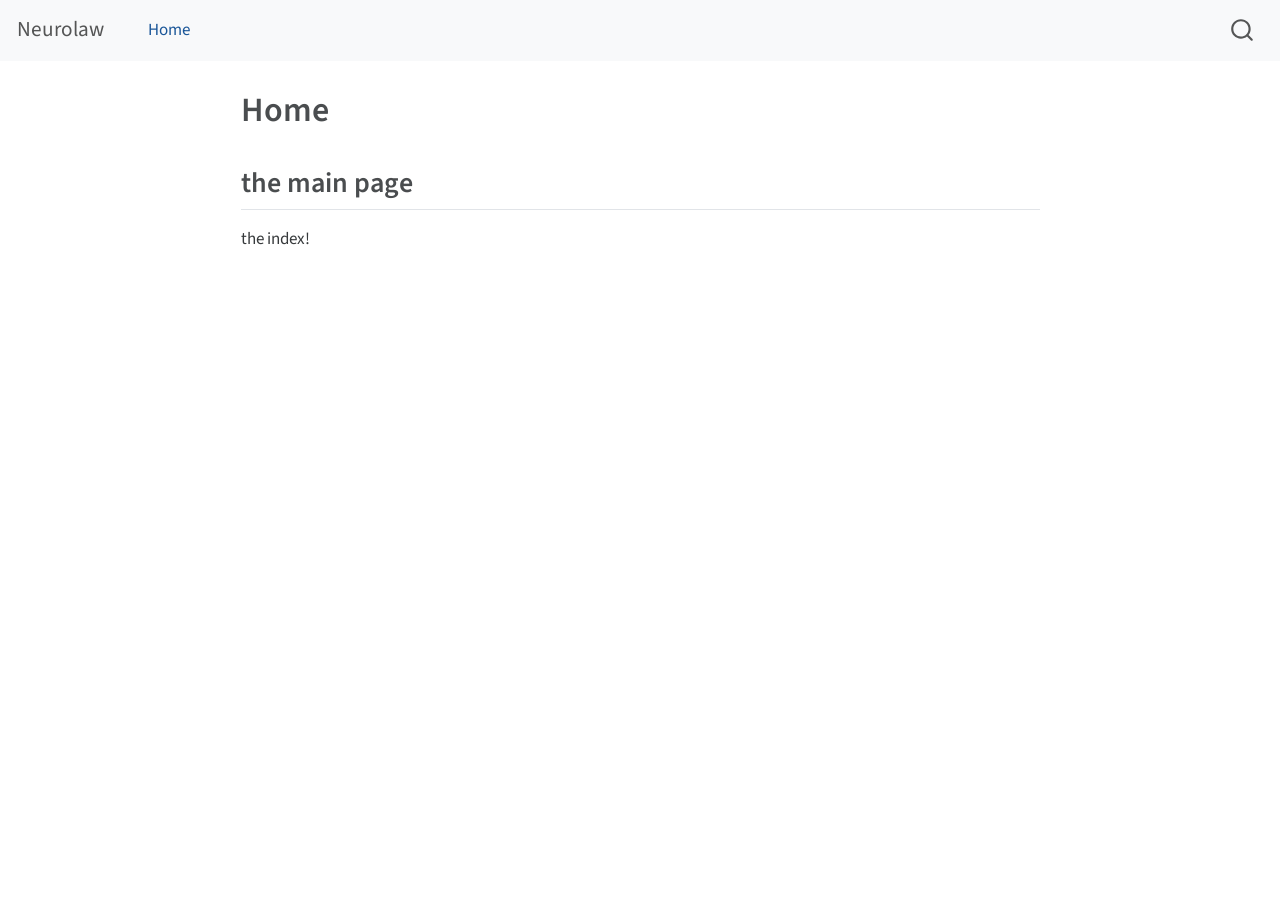
==== index.html @ e5078ed3 "Built site for gh-pages" ====
<!DOCTYPE html>
<html xmlns="http://www.w3.org/1999/xhtml" lang="en" xml:lang="en"><head>

<meta charset="utf-8">
<meta name="generator" content="quarto-1.3.353">

<meta name="viewport" content="width=device-width, initial-scale=1.0, user-scalable=yes">


<title>Neurolaw - Home</title>
<style>
code{white-space: pre-wrap;}
span.smallcaps{font-variant: small-caps;}
div.columns{display: flex; gap: min(4vw, 1.5em);}
div.column{flex: auto; overflow-x: auto;}
div.hanging-indent{margin-left: 1.5em; text-indent: -1.5em;}
ul.task-list{list-style: none;}
ul.task-list li input[type="checkbox"] {
  width: 0.8em;
  margin: 0 0.8em 0.2em -1em; /* quarto-specific, see https://github.com/quarto-dev/quarto-cli/issues/4556 */ 
  vertical-align: middle;
}
</style>


<script src="site_libs/quarto-nav/quarto-nav.js"></script>
<script src="site_libs/quarto-nav/headroom.min.js"></script>
<script src="site_libs/clipboard/clipboard.min.js"></script>
<script src="site_libs/quarto-search/autocomplete.umd.js"></script>
<script src="site_libs/quarto-search/fuse.min.js"></script>
<script src="site_libs/quarto-search/quarto-search.js"></script>
<meta name="quarto:offset" content="./">
<script src="site_libs/quarto-html/quarto.js"></script>
<script src="site_libs/quarto-html/popper.min.js"></script>
<script src="site_libs/quarto-html/tippy.umd.min.js"></script>
<script src="site_libs/quarto-html/anchor.min.js"></script>
<link href="site_libs/quarto-html/tippy.css" rel="stylesheet">
<link href="site_libs/quarto-html/quarto-syntax-highlighting.css" rel="stylesheet" id="quarto-text-highlighting-styles">
<script src="site_libs/bootstrap/bootstrap.min.js"></script>
<link href="site_libs/bootstrap/bootstrap-icons.css" rel="stylesheet">
<link href="site_libs/bootstrap/bootstrap.min.css" rel="stylesheet" id="quarto-bootstrap" data-mode="light">
<script id="quarto-search-options" type="application/json">{
  "location": "navbar",
  "copy-button": false,
  "collapse-after": 3,
  "panel-placement": "end",
  "type": "overlay",
  "limit": 20,
  "language": {
    "search-no-results-text": "No results",
    "search-matching-documents-text": "matching documents",
    "search-copy-link-title": "Copy link to search",
    "search-hide-matches-text": "Hide additional matches",
    "search-more-match-text": "more match in this document",
    "search-more-matches-text": "more matches in this document",
    "search-clear-button-title": "Clear",
    "search-detached-cancel-button-title": "Cancel",
    "search-submit-button-title": "Submit"
  }
}</script>


</head>

<body class="nav-fixed fullcontent">

<div id="quarto-search-results"></div>
  <header id="quarto-header" class="headroom fixed-top">
    <nav class="navbar navbar-expand-lg navbar-dark ">
      <div class="navbar-container container-fluid">
      <div class="navbar-brand-container">
    <a class="navbar-brand" href="./index.html">
    <span class="navbar-title">Neurolaw</span>
    </a>
  </div>
            <div id="quarto-search" class="" title="Search"></div>
          <button class="navbar-toggler" type="button" data-bs-toggle="collapse" data-bs-target="#navbarCollapse" aria-controls="navbarCollapse" aria-expanded="false" aria-label="Toggle navigation" onclick="if (window.quartoToggleHeadroom) { window.quartoToggleHeadroom(); }">
  <span class="navbar-toggler-icon"></span>
</button>
          <div class="collapse navbar-collapse" id="navbarCollapse">
            <ul class="navbar-nav navbar-nav-scroll me-auto">
  <li class="nav-item">
    <a class="nav-link active" href="./index.html" rel="" target="" aria-current="page">
 <span class="menu-text">Home</span></a>
  </li>  
</ul>
            <div class="quarto-navbar-tools ms-auto">
</div>
          </div> <!-- /navcollapse -->
      </div> <!-- /container-fluid -->
    </nav>
</header>
<!-- content -->
<div id="quarto-content" class="quarto-container page-columns page-rows-contents page-layout-article page-navbar">
<!-- sidebar -->
<!-- margin-sidebar -->
    
<!-- main -->
<main class="content" id="quarto-document-content">

<header id="title-block-header" class="quarto-title-block default">
<div class="quarto-title">
<h1 class="title">Home</h1>
</div>



<div class="quarto-title-meta">

    
  
    
  </div>
  

</header>

<section id="the-main-page" class="level2">
<h2 class="anchored" data-anchor-id="the-main-page">the main page</h2>
<p>the index!</p>


</section>

</main> <!-- /main -->
<script id="quarto-html-after-body" type="application/javascript">
window.document.addEventListener("DOMContentLoaded", function (event) {
  const toggleBodyColorMode = (bsSheetEl) => {
    const mode = bsSheetEl.getAttribute("data-mode");
    const bodyEl = window.document.querySelector("body");
    if (mode === "dark") {
      bodyEl.classList.add("quarto-dark");
      bodyEl.classList.remove("quarto-light");
    } else {
      bodyEl.classList.add("quarto-light");
      bodyEl.classList.remove("quarto-dark");
    }
  }
  const toggleBodyColorPrimary = () => {
    const bsSheetEl = window.document.querySelector("link#quarto-bootstrap");
    if (bsSheetEl) {
      toggleBodyColorMode(bsSheetEl);
    }
  }
  toggleBodyColorPrimary();  
  const icon = "";
  const anchorJS = new window.AnchorJS();
  anchorJS.options = {
    placement: 'right',
    icon: icon
  };
  anchorJS.add('.anchored');
  const isCodeAnnotation = (el) => {
    for (const clz of el.classList) {
      if (clz.startsWith('code-annotation-')) {                     
        return true;
      }
    }
    return false;
  }
  const clipboard = new window.ClipboardJS('.code-copy-button', {
    text: function(trigger) {
      const codeEl = trigger.previousElementSibling.cloneNode(true);
      for (const childEl of codeEl.children) {
        if (isCodeAnnotation(childEl)) {
          childEl.remove();
        }
      }
      return codeEl.innerText;
    }
  });
  clipboard.on('success', function(e) {
    // button target
    const button = e.trigger;
    // don't keep focus
    button.blur();
    // flash "checked"
    button.classList.add('code-copy-button-checked');
    var currentTitle = button.getAttribute("title");
    button.setAttribute("title", "Copied!");
    let tooltip;
    if (window.bootstrap) {
      button.setAttribute("data-bs-toggle", "tooltip");
      button.setAttribute("data-bs-placement", "left");
      button.setAttribute("data-bs-title", "Copied!");
      tooltip = new bootstrap.Tooltip(button, 
        { trigger: "manual", 
          customClass: "code-copy-button-tooltip",
          offset: [0, -8]});
      tooltip.show();    
    }
    setTimeout(function() {
      if (tooltip) {
        tooltip.hide();
        button.removeAttribute("data-bs-title");
        button.removeAttribute("data-bs-toggle");
        button.removeAttribute("data-bs-placement");
      }
      button.setAttribute("title", currentTitle);
      button.classList.remove('code-copy-button-checked');
    }, 1000);
    // clear code selection
    e.clearSelection();
  });
  function tippyHover(el, contentFn) {
    const config = {
      allowHTML: true,
      content: contentFn,
      maxWidth: 500,
      delay: 100,
      arrow: false,
      appendTo: function(el) {
          return el.parentElement;
      },
      interactive: true,
      interactiveBorder: 10,
      theme: 'quarto',
      placement: 'bottom-start'
    };
    window.tippy(el, config); 
  }
  const noterefs = window.document.querySelectorAll('a[role="doc-noteref"]');
  for (var i=0; i<noterefs.length; i++) {
    const ref = noterefs[i];
    tippyHover(ref, function() {
      // use id or data attribute instead here
      let href = ref.getAttribute('data-footnote-href') || ref.getAttribute('href');
      try { href = new URL(href).hash; } catch {}
      const id = href.replace(/^#\/?/, "");
      const note = window.document.getElementById(id);
      return note.innerHTML;
    });
  }
      let selectedAnnoteEl;
      const selectorForAnnotation = ( cell, annotation) => {
        let cellAttr = 'data-code-cell="' + cell + '"';
        let lineAttr = 'data-code-annotation="' +  annotation + '"';
        const selector = 'span[' + cellAttr + '][' + lineAttr + ']';
        return selector;
      }
      const selectCodeLines = (annoteEl) => {
        const doc = window.document;
        const targetCell = annoteEl.getAttribute("data-target-cell");
        const targetAnnotation = annoteEl.getAttribute("data-target-annotation");
        const annoteSpan = window.document.querySelector(selectorForAnnotation(targetCell, targetAnnotation));
        const lines = annoteSpan.getAttribute("data-code-lines").split(",");
        const lineIds = lines.map((line) => {
          return targetCell + "-" + line;
        })
        let top = null;
        let height = null;
        let parent = null;
        if (lineIds.length > 0) {
            //compute the position of the single el (top and bottom and make a div)
            const el = window.document.getElementById(lineIds[0]);
            top = el.offsetTop;
            height = el.offsetHeight;
            parent = el.parentElement.parentElement;
          if (lineIds.length > 1) {
            const lastEl = window.document.getElementById(lineIds[lineIds.length - 1]);
            const bottom = lastEl.offsetTop + lastEl.offsetHeight;
            height = bottom - top;
          }
          if (top !== null && height !== null && parent !== null) {
            // cook up a div (if necessary) and position it 
            let div = window.document.getElementById("code-annotation-line-highlight");
            if (div === null) {
              div = window.document.createElement("div");
              div.setAttribute("id", "code-annotation-line-highlight");
              div.style.position = 'absolute';
              parent.appendChild(div);
            }
            div.style.top = top - 2 + "px";
            div.style.height = height + 4 + "px";
            let gutterDiv = window.document.getElementById("code-annotation-line-highlight-gutter");
            if (gutterDiv === null) {
              gutterDiv = window.document.createElement("div");
              gutterDiv.setAttribute("id", "code-annotation-line-highlight-gutter");
              gutterDiv.style.position = 'absolute';
              const codeCell = window.document.getElementById(targetCell);
              const gutter = codeCell.querySelector('.code-annotation-gutter');
              gutter.appendChild(gutterDiv);
            }
            gutterDiv.style.top = top - 2 + "px";
            gutterDiv.style.height = height + 4 + "px";
          }
          selectedAnnoteEl = annoteEl;
        }
      };
      const unselectCodeLines = () => {
        const elementsIds = ["code-annotation-line-highlight", "code-annotation-line-highlight-gutter"];
        elementsIds.forEach((elId) => {
          const div = window.document.getElementById(elId);
          if (div) {
            div.remove();
          }
        });
        selectedAnnoteEl = undefined;
      };
      // Attach click handler to the DT
      const annoteDls = window.document.querySelectorAll('dt[data-target-cell]');
      for (const annoteDlNode of annoteDls) {
        annoteDlNode.addEventListener('click', (event) => {
          const clickedEl = event.target;
          if (clickedEl !== selectedAnnoteEl) {
            unselectCodeLines();
            const activeEl = window.document.querySelector('dt[data-target-cell].code-annotation-active');
            if (activeEl) {
              activeEl.classList.remove('code-annotation-active');
            }
            selectCodeLines(clickedEl);
            clickedEl.classList.add('code-annotation-active');
          } else {
            // Unselect the line
            unselectCodeLines();
            clickedEl.classList.remove('code-annotation-active');
          }
        });
      }
  const findCites = (el) => {
    const parentEl = el.parentElement;
    if (parentEl) {
      const cites = parentEl.dataset.cites;
      if (cites) {
        return {
          el,
          cites: cites.split(' ')
        };
      } else {
        return findCites(el.parentElement)
      }
    } else {
      return undefined;
    }
  };
  var bibliorefs = window.document.querySelectorAll('a[role="doc-biblioref"]');
  for (var i=0; i<bibliorefs.length; i++) {
    const ref = bibliorefs[i];
    const citeInfo = findCites(ref);
    if (citeInfo) {
      tippyHover(citeInfo.el, function() {
        var popup = window.document.createElement('div');
        citeInfo.cites.forEach(function(cite) {
          var citeDiv = window.document.createElement('div');
          citeDiv.classList.add('hanging-indent');
          citeDiv.classList.add('csl-entry');
          var biblioDiv = window.document.getElementById('ref-' + cite);
          if (biblioDiv) {
            citeDiv.innerHTML = biblioDiv.innerHTML;
          }
          popup.appendChild(citeDiv);
        });
        return popup.innerHTML;
      });
    }
  }
});
</script>
</div> <!-- /content -->



</body></html>
---- site_libs/quarto-html/tippy.css ----
.tippy-box[data-animation=fade][data-state=hidden]{opacity:0}[data-tippy-root]{max-width:calc(100vw - 10px)}.tippy-box{position:relative;background-color:#333;color:#fff;border-radius:4px;font-size:14px;line-height:1.4;white-space:normal;outline:0;transition-property:transform,visibility,opacity}.tippy-box[data-placement^=top]>.tippy-arrow{bottom:0}.tippy-box[data-placement^=top]>.tippy-arrow:before{bottom:-7px;left:0;border-width:8px 8px 0;border-top-color:initial;transform-origin:center top}.tippy-box[data-placement^=bottom]>.tippy-arrow{top:0}.tippy-box[data-placement^=bottom]>.tippy-arrow:before{top:-7px;left:0;border-width:0 8px 8px;border-bottom-color:initial;transform-origin:center bottom}.tippy-box[data-placement^=left]>.tippy-arrow{right:0}.tippy-box[data-placement^=left]>.tippy-arrow:before{border-width:8px 0 8px 8px;border-left-color:initial;right:-7px;transform-origin:center left}.tippy-box[data-placement^=right]>.tippy-arrow{left:0}.tippy-box[data-placement^=right]>.tippy-arrow:before{left:-7px;border-width:8px 8px 8px 0;border-right-color:initial;transform-origin:center right}.tippy-box[data-inertia][data-state=visible]{transition-timing-function:cubic-bezier(.54,1.5,.38,1.11)}.tippy-arrow{width:16px;height:16px;color:#333}.tippy-arrow:before{content:"";position:absolute;border-color:transparent;border-style:solid}.tippy-content{position:relative;padding:5px 9px;z-index:1}
---- site_libs/quarto-html/quarto-syntax-highlighting.css ----
/* quarto syntax highlight colors */
:root {
  --quarto-hl-ot-color: #003B4F;
  --quarto-hl-at-color: #657422;
  --quarto-hl-ss-color: #20794D;
  --quarto-hl-an-color: #5E5E5E;
  --quarto-hl-fu-color: #4758AB;
  --quarto-hl-st-color: #20794D;
  --quarto-hl-cf-color: #003B4F;
  --quarto-hl-op-color: #5E5E5E;
  --quarto-hl-er-color: #AD0000;
  --quarto-hl-bn-color: #AD0000;
  --quarto-hl-al-color: #AD0000;
  --quarto-hl-va-color: #111111;
  --quarto-hl-bu-color: inherit;
  --quarto-hl-ex-color: inherit;
  --quarto-hl-pp-color: #AD0000;
  --quarto-hl-in-color: #5E5E5E;
  --quarto-hl-vs-color: #20794D;
  --quarto-hl-wa-color: #5E5E5E;
  --quarto-hl-do-color: #5E5E5E;
  --quarto-hl-im-color: #00769E;
  --quarto-hl-ch-color: #20794D;
  --quarto-hl-dt-color: #AD0000;
  --quarto-hl-fl-color: #AD0000;
  --quarto-hl-co-color: #5E5E5E;
  --quarto-hl-cv-color: #5E5E5E;
  --quarto-hl-cn-color: #8f5902;
  --quarto-hl-sc-color: #5E5E5E;
  --quarto-hl-dv-color: #AD0000;
  --quarto-hl-kw-color: #003B4F;
}

/* other quarto variables */
:root {
  --quarto-font-monospace: SFMono-Regular, Menlo, Monaco, Consolas, "Liberation Mono", "Courier New", monospace;
}

pre > code.sourceCode > span {
  color: #003B4F;
}

code span {
  color: #003B4F;
}

code.sourceCode > span {
  color: #003B4F;
}

div.sourceCode,
div.sourceCode pre.sourceCode {
  color: #003B4F;
}

code span.ot {
  color: #003B4F;
  font-style: inherit;
}

code span.at {
  color: #657422;
  font-style: inherit;
}

code span.ss {
  color: #20794D;
  font-style: inherit;
}

code span.an {
  color: #5E5E5E;
  font-style: inherit;
}

code span.fu {
  color: #4758AB;
  font-style: inherit;
}

code span.st {
  color: #20794D;
  font-style: inherit;
}

code span.cf {
  color: #003B4F;
  font-style: inherit;
}

code span.op {
  color: #5E5E5E;
  font-style: inherit;
}

code span.er {
  color: #AD0000;
  font-style: inherit;
}

code span.bn {
  color: #AD0000;
  font-style: inherit;
}

code span.al {
  color: #AD0000;
  font-style: inherit;
}

code span.va {
  color: #111111;
  font-style: inherit;
}

code span.bu {
  font-style: inherit;
}

code span.ex {
  font-style: inherit;
}

code span.pp {
  color: #AD0000;
  font-style: inherit;
}

code span.in {
  color: #5E5E5E;
  font-style: inherit;
}

code span.vs {
  color: #20794D;
  font-style: inherit;
}

code span.wa {
  color: #5E5E5E;
  font-style: italic;
}

code span.do {
  color: #5E5E5E;
  font-style: italic;
}

code span.im {
  color: #00769E;
  font-style: inherit;
}

code span.ch {
  color: #20794D;
  font-style: inherit;
}

code span.dt {
  color: #AD0000;
  font-style: inherit;
}

code span.fl {
  color: #AD0000;
  font-style: inherit;
}

code span.co {
  color: #5E5E5E;
  font-style: inherit;
}

code span.cv {
  color: #5E5E5E;
  font-style: italic;
}

code span.cn {
  color: #8f5902;
  font-style: inherit;
}

code span.sc {
  color: #5E5E5E;
  font-style: inherit;
}

code span.dv {
  color: #AD0000;
  font-style: inherit;
}

code span.kw {
  color: #003B4F;
  font-style: inherit;
}

.prevent-inlining {
  content: "</";
}

/*# sourceMappingURL=debc5d5d77c3f9108843748ff7464032.css.map */
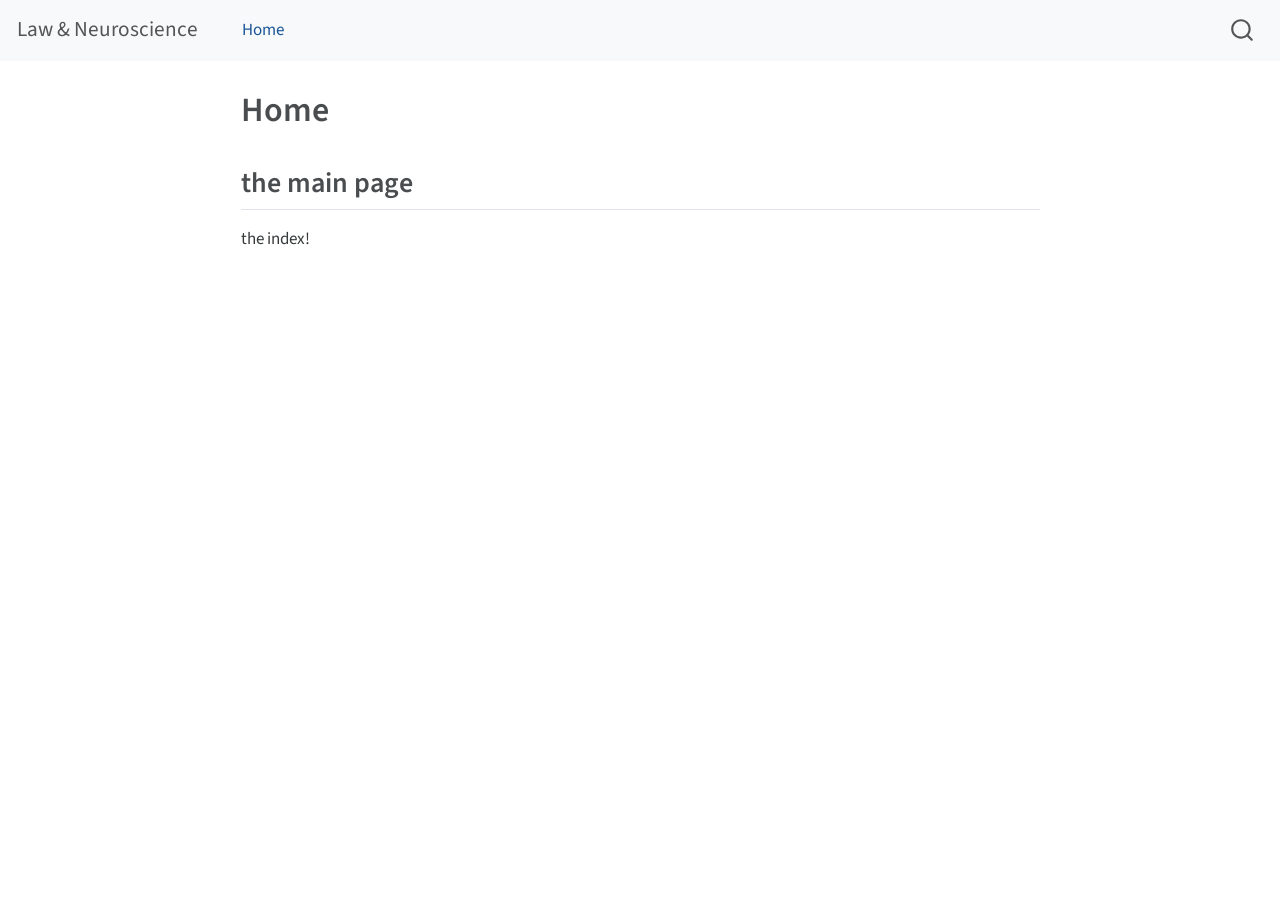
==== commit 5a005a44: "Built site for gh-pages" ====
--- a/index.html
+++ b/index.html
@@ -7,7 +7,7 @@
 <meta name="viewport" content="width=device-width, initial-scale=1.0, user-scalable=yes">
 
 
-<title>Neurolaw - Home</title>
+<title>Law &amp; Neuroscience - Home</title>
 <style>
 code{white-space: pre-wrap;}
 span.smallcaps{font-variant: small-caps;}
@@ -70,7 +70,7 @@
       <div class="navbar-container container-fluid">
       <div class="navbar-brand-container">
     <a class="navbar-brand" href="./index.html">
-    <span class="navbar-title">Neurolaw</span>
+    <span class="navbar-title">Law &amp; Neuroscience</span>
     </a>
   </div>
             <div id="quarto-search" class="" title="Search"></div>
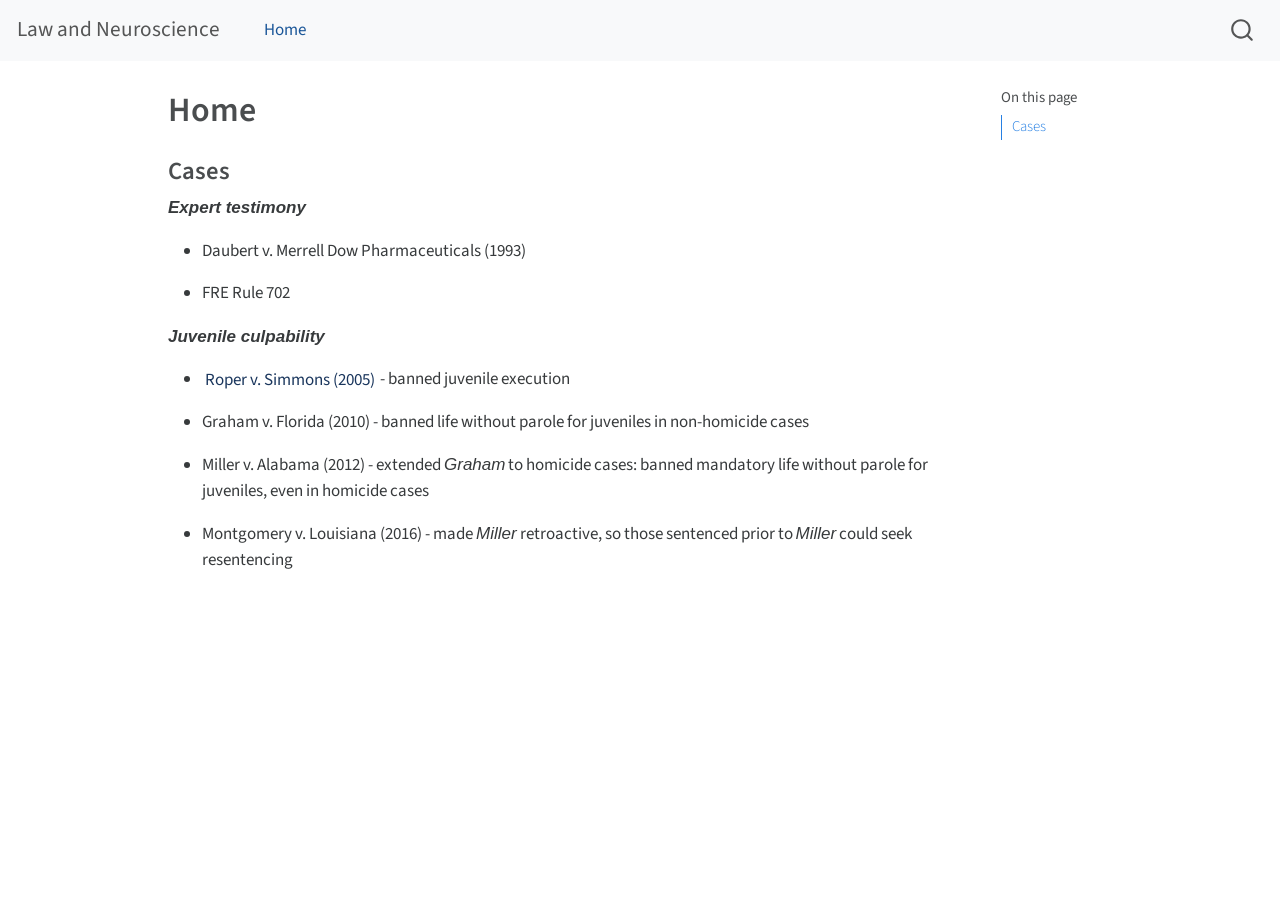
==== commit 0b1d9451: "Built site for gh-pages" ====
--- a/index.html
+++ b/index.html
@@ -7,7 +7,7 @@
 <meta name="viewport" content="width=device-width, initial-scale=1.0, user-scalable=yes">
 
 
-<title>Law &amp; Neuroscience - Home</title>
+<title>Law and Neuroscience - Home</title>
 <style>
 code{white-space: pre-wrap;}
 span.smallcaps{font-variant: small-caps;}
@@ -60,9 +60,10 @@
 }</script>
 
 
+<link rel="stylesheet" href="styles.css">
 </head>
 
-<body class="nav-fixed fullcontent">
+<body class="nav-fixed">
 
 <div id="quarto-search-results"></div>
   <header id="quarto-header" class="headroom fixed-top">
@@ -70,7 +71,7 @@
       <div class="navbar-container container-fluid">
       <div class="navbar-brand-container">
     <a class="navbar-brand" href="./index.html">
-    <span class="navbar-title">Law &amp; Neuroscience</span>
+    <span class="navbar-title">Law and Neuroscience</span>
     </a>
   </div>
             <div id="quarto-search" class="" title="Search"></div>
@@ -94,7 +95,15 @@
 <div id="quarto-content" class="quarto-container page-columns page-rows-contents page-layout-article page-navbar">
 <!-- sidebar -->
 <!-- margin-sidebar -->
-    
+    <div id="quarto-margin-sidebar" class="sidebar margin-sidebar">
+        <nav id="TOC" role="doc-toc" class="toc-active">
+    <h2 id="toc-title">On this page</h2>
+   
+  <ul>
+  <li><a href="#cases" id="toc-cases" class="nav-link active" data-scroll-target="#cases">Cases</a></li>
+  </ul>
+</nav>
+    </div>
 <!-- main -->
 <main class="content" id="quarto-document-content">
 
@@ -115,9 +124,20 @@
 
 </header>
 
-<section id="the-main-page" class="level2">
-<h2 class="anchored" data-anchor-id="the-main-page">the main page</h2>
-<p>the index!</p>
+<section id="cases" class="level3">
+<h3 class="anchored" data-anchor-id="cases">Cases</h3>
+<p><strong><em>Expert testimony</em></strong></p>
+<ul>
+<li><p>Daubert v. Merrell Dow Pharmaceuticals (1993)</p></li>
+<li><p>FRE Rule 702</p></li>
+</ul>
+<p><strong><em>Juvenile culpability</em></strong></p>
+<ul>
+<li><p><a href="https://lawneuro.github.io/543-US-551">Roper v. Simmons (2005)</a> - banned juvenile execution</p></li>
+<li><p>Graham v. Florida (2010) - banned life without parole for juveniles in non-homicide cases</p></li>
+<li><p>Miller v. Alabama (2012) - extended <em>Graham</em> to homicide cases: banned mandatory life without parole for juveniles, even in homicide cases</p></li>
+<li><p>Montgomery v. Louisiana (2016) - made <em>Miller</em> retroactive, so those sentenced prior to <em>Miller</em> could seek resentencing</p></li>
+</ul>
 
 
 </section>
--- a/styles.css
+++ b/styles.css
@@ -0,0 +1,16 @@
+/* css styles */
+
+/* Base link style (text only) */
+main a {
+  color: #1a365d;          /* blue link */
+  text-decoration: none;
+  padding: 0.05em 0.15em;  /* tiny padding so highlight looks intentional */
+  border-radius: 0.2em;
+  transition: background-color 0.15s ease, color 0.15s ease;
+}
+
+/* Hover highlight */
+main a:hover {
+  background-color: #e2ecf6; /* light blue highlight */
+  color: #1a365d;
+}
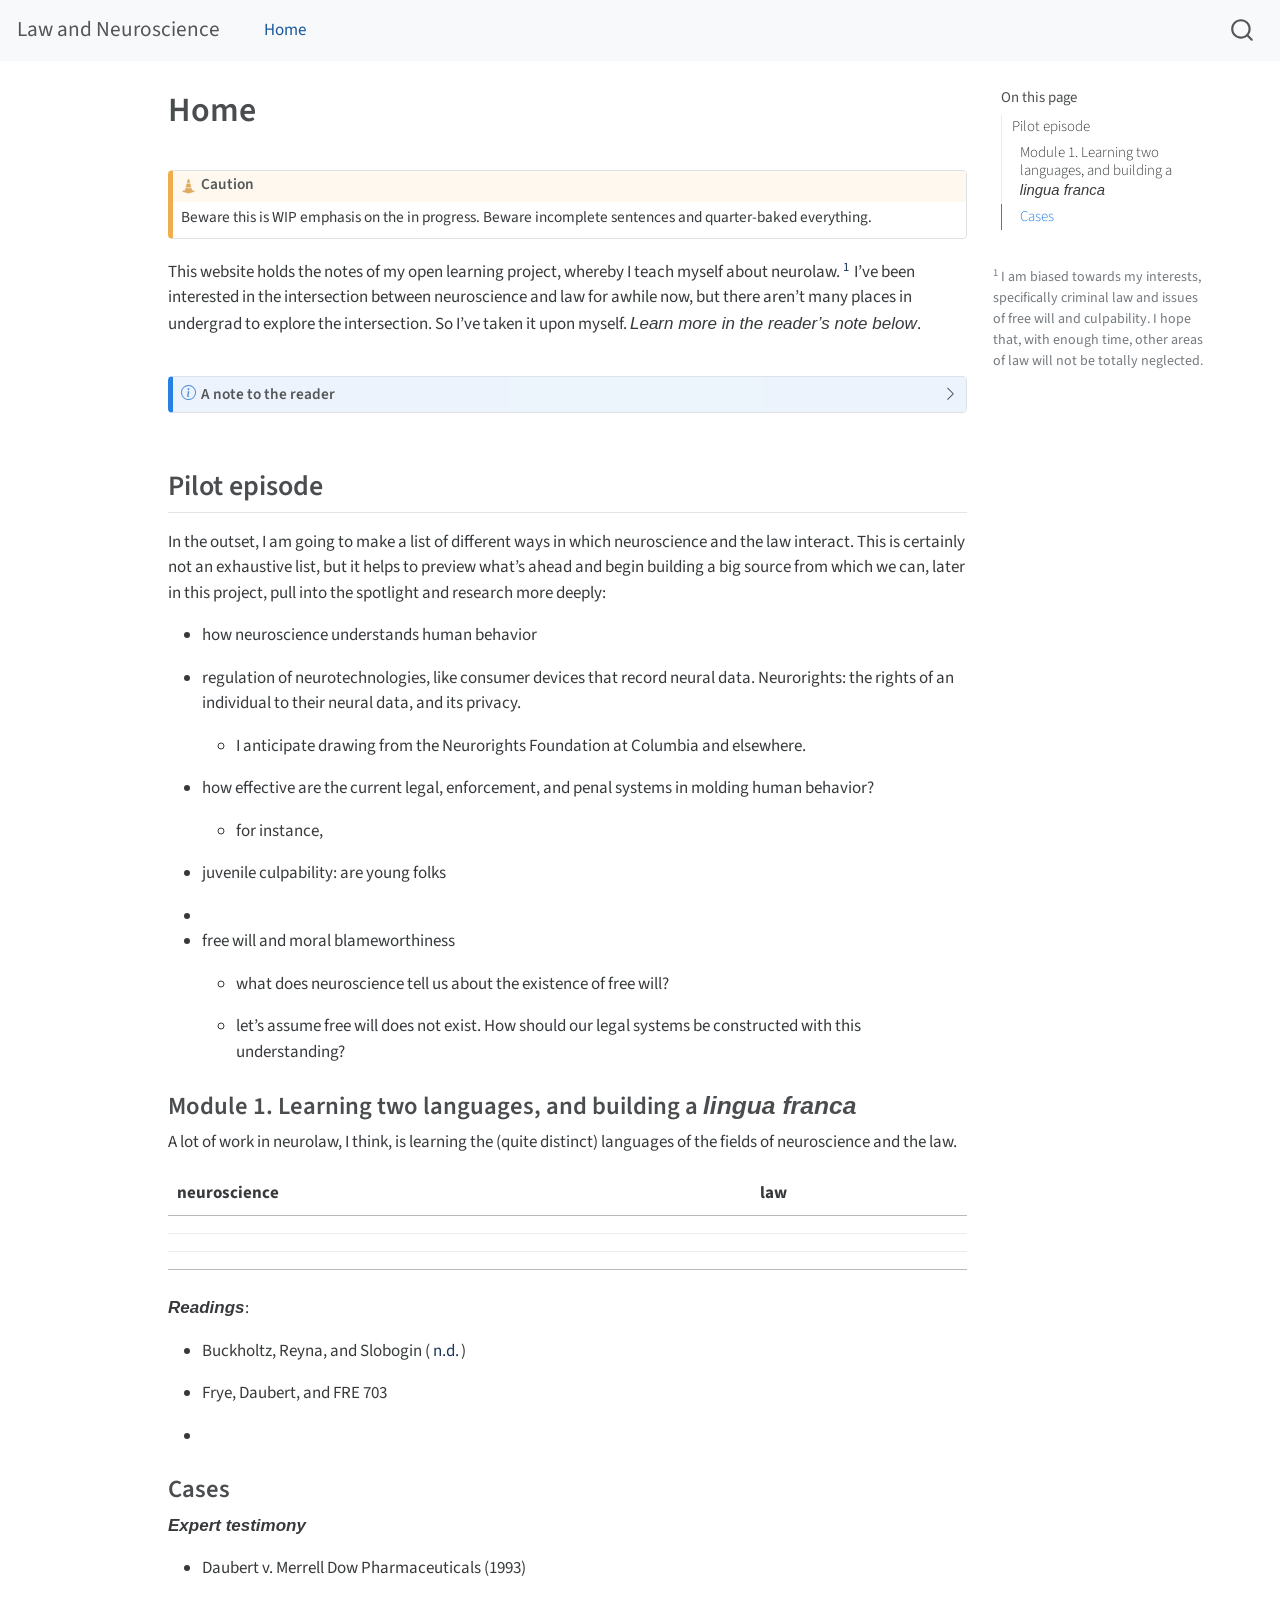
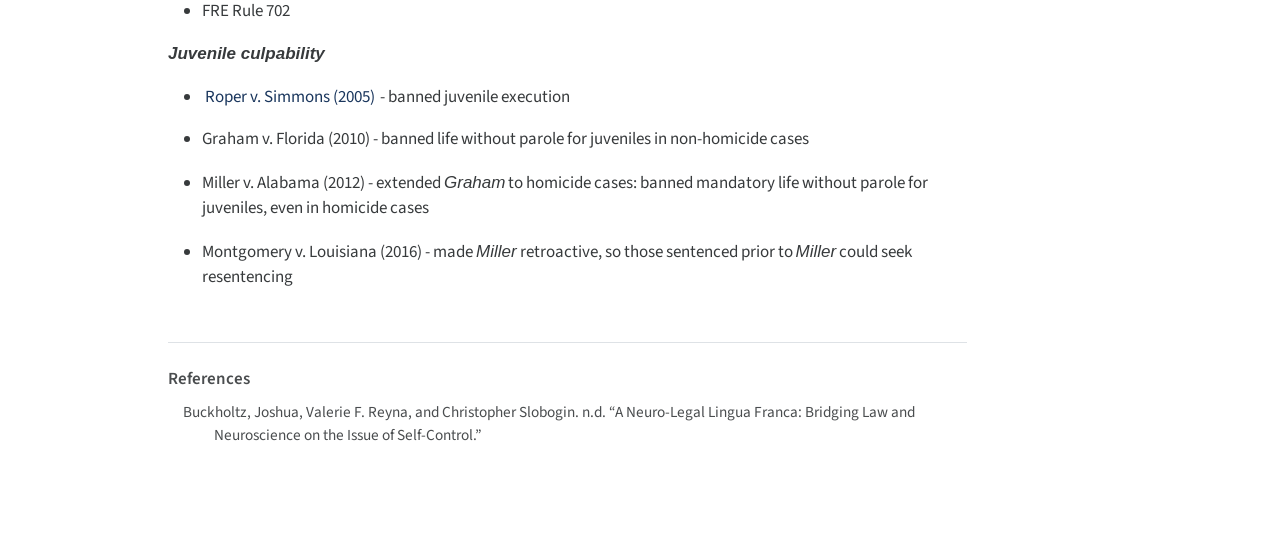
==== commit 01f5b415: "Built site for gh-pages" ====
--- a/index.html
+++ b/index.html
@@ -20,7 +20,26 @@
   margin: 0 0.8em 0.2em -1em; /* quarto-specific, see https://github.com/quarto-dev/quarto-cli/issues/4556 */ 
   vertical-align: middle;
 }
-</style>
+/* CSS for citations */
+div.csl-bib-body { }
+div.csl-entry {
+  clear: both;
+}
+.hanging-indent div.csl-entry {
+  margin-left:2em;
+  text-indent:-2em;
+}
+div.csl-left-margin {
+  min-width:2em;
+  float:left;
+}
+div.csl-right-inline {
+  margin-left:2em;
+  padding-left:1em;
+}
+div.csl-indent {
+  margin-left: 2em;
+}</style>
 
 
 <script src="site_libs/quarto-nav/quarto-nav.js"></script>
@@ -100,12 +119,16 @@
     <h2 id="toc-title">On this page</h2>
    
   <ul>
-  <li><a href="#cases" id="toc-cases" class="nav-link active" data-scroll-target="#cases">Cases</a></li>
+  <li><a href="#pilot-episode" id="toc-pilot-episode" class="nav-link active" data-scroll-target="#pilot-episode">Pilot episode</a>
+  <ul class="collapse">
+  <li><a href="#module-1.-learning-two-languages-and-building-a-lingua-franca" id="toc-module-1.-learning-two-languages-and-building-a-lingua-franca" class="nav-link" data-scroll-target="#module-1.-learning-two-languages-and-building-a-lingua-franca">Module 1. Learning two languages, and building a <em>lingua franca</em></a></li>
+  <li><a href="#cases" id="toc-cases" class="nav-link" data-scroll-target="#cases">Cases</a></li>
+  </ul></li>
   </ul>
 </nav>
     </div>
 <!-- main -->
-<main class="content" id="quarto-document-content">
+<main class="content page-columns page-full" id="quarto-document-content">
 
 <header id="title-block-header" class="quarto-title-block default">
 <div class="quarto-title">
@@ -124,6 +147,96 @@
 
 </header>
 
+<div class="callout callout-style-default callout-caution callout-titled">
+<div class="callout-header d-flex align-content-center">
+<div class="callout-icon-container">
+<i class="callout-icon"></i>
+</div>
+<div class="callout-title-container flex-fill">
+Caution
+</div>
+</div>
+<div class="callout-body-container callout-body">
+<p>Beware this is WIP emphasis on the in progress. Beware incomplete sentences and quarter-baked everything.</p>
+</div>
+</div>
+<div class="page-columns page-full"><p>This website holds the notes of my open learning project, whereby I teach myself about neurolaw.<a href="#fn1" class="footnote-ref" id="fnref1" role="doc-noteref"><sup>1</sup></a> I’ve been interested in the intersection between neuroscience and law for awhile now, but there aren’t many places in undergrad to explore the intersection. So I’ve taken it upon myself. <em>Learn more in the reader’s note below</em>.</p><div class="no-row-height column-margin column-container"><li id="fn1"><p><sup>1</sup>&nbsp;I am biased towards my interests, specifically criminal law and issues of free will and culpability. I hope that, with enough time, other areas of law will not be totally neglected.</p></li></div></div>
+<div class="callout callout-style-default callout-note callout-titled">
+<div class="callout-header d-flex align-content-center" data-bs-toggle="collapse" data-bs-target=".callout-2-contents" aria-controls="callout-2" aria-expanded="false" aria-label="Toggle callout">
+<div class="callout-icon-container">
+<i class="callout-icon"></i>
+</div>
+<div class="callout-title-container flex-fill">
+A note to the reader
+</div>
+<div class="callout-btn-toggle d-inline-block border-0 py-1 ps-1 pe-0 float-end"><i class="callout-toggle"></i></div>
+</div>
+<div id="callout-2" class="callout-2-contents callout-collapse collapse">
+<div class="callout-body-container callout-body">
+<p>What you’ll find ahead is a living and growing document reflecting what I’m calling an open learning project: a personal project whereby I take up the task of teaching law &amp; neuroscience to myself.</p>
+<p>Prior to arriving to college, I stumbled upon the budding field of fusion between law and neuroscience, neurolaw. Why combine these? In short, they both seek answers to questions about the same thing: how humans behave. And, at first glance, they appear to adopt differing goals: neuroscience, on one hand, aims to describe and explain the (neural, physical) mechanisms behind human behavior. Law, on the other, often dwells in the normative world of behavior: let’s draw boundaries between those behaviors that are acceptable, versus those which are not, and then enforce these boundaries by constraining individual behaviors. So, in short: why not combine them? They’re considering the same human behavior; each field has a great deal of things to learn; and in my view, their historical separation is poor judgment.</p>
+<p>The one or two courses whose syllabi promised to teach me something about neurolaw, I sought to take. But the instructor permission system ubiquitous at my uni personally slighted me. Of course, I do not need to wait to be taught: I have an internet connection and a small flame that needs little more than some kindling. And besides, historically, I have had far more fun learning-teaching on my own terms than what the 6 terms of college courses I’ve taken thus far have offered me.</p>
+<p>I believe the best way to learn something is to teach it (albeit into the ether, in this instance). So this is what that is: like a college course, but if the professor came on the first day and told the class, I don’t know anything either, let’s explore together. And if the professor and student were one and the same, only individual in that room.</p>
+<p>As I said, below is a living document. I take up the never-ending work of making changes, big and small, to what follows. The content may not be refined. That fact may disappoint you, or at least justifiably discourage you from taking my words as biblical, but it is a novel joy for me to embrace such a philosophy of unrefinedness. Alas I have (not so uniquely) succumbed under a self-imposed weight of perfectionism. That which I create must be smoothed into marble before it goes live. I have long grown disdainful of this aspect of my working style, and the “thinly sliced edge” of the present moment is literally the only time I can do something about it. In other words, this project is not a product of my learning; the reverse is more accurate.</p>
+<p>happy browsing —</p>
+<p>Silas</p>
+<p>May 2026</p>
+</div>
+</div>
+</div>
+<section id="pilot-episode" class="level2">
+<h2 class="anchored" data-anchor-id="pilot-episode">Pilot episode</h2>
+<p>In the outset, I am going to make a list of different ways in which neuroscience and the law interact. This is certainly not an exhaustive list, but it helps to preview what’s ahead and begin building a big source from which we can, later in this project, pull into the spotlight and research more deeply:</p>
+<ul>
+<li><p>how neuroscience understands human behavior</p></li>
+<li><p>regulation of neurotechnologies, like consumer devices that record neural data. Neurorights: the rights of an individual to their neural data, and its privacy.</p>
+<ul>
+<li>I anticipate drawing from the Neurorights Foundation at Columbia and elsewhere.</li>
+</ul></li>
+<li><p>how effective are the current legal, enforcement, and penal systems in molding human behavior?</p>
+<ul>
+<li>for instance,</li>
+</ul></li>
+<li><p>juvenile culpability: are young folks</p></li>
+<li></li>
+<li><p>free will and moral blameworthiness</p>
+<ul>
+<li><p>what does neuroscience tell us about the existence of free will?</p></li>
+<li><p>let’s assume free will does not exist. How should our legal systems be constructed with this understanding?</p></li>
+</ul></li>
+</ul>
+<section id="module-1.-learning-two-languages-and-building-a-lingua-franca" class="level3">
+<h3 class="anchored" data-anchor-id="module-1.-learning-two-languages-and-building-a-lingua-franca">Module 1. Learning two languages, and building a <em>lingua franca</em></h3>
+<p>A lot of work in neurolaw, I think, is learning the (quite distinct) languages of the fields of neuroscience and the law.</p>
+<table class="table">
+<thead>
+<tr class="header">
+<th>neuroscience</th>
+<th>law</th>
+</tr>
+</thead>
+<tbody>
+<tr class="odd">
+<td></td>
+<td></td>
+</tr>
+<tr class="even">
+<td></td>
+<td></td>
+</tr>
+<tr class="odd">
+<td></td>
+<td></td>
+</tr>
+</tbody>
+</table>
+<p><strong><em>Readings</em></strong>:</p>
+<ul>
+<li><p><span class="citation" data-cites="buckholtz">Buckholtz, Reyna, and Slobogin (<a href="#ref-buckholtz" role="doc-biblioref">n.d.</a>)</span></p></li>
+<li><p>Frye, Daubert, and FRE 703</p></li>
+<li></li>
+</ul>
+</section>
 <section id="cases" class="level3">
 <h3 class="anchored" data-anchor-id="cases">Cases</h3>
 <p><strong><em>Expert testimony</em></strong></p>
@@ -140,9 +253,16 @@
 </ul>
 
 
+
 </section>
-
-</main> <!-- /main -->
+</section>
+
+
+<div id="quarto-appendix" class="default"><section class="quarto-appendix-contents" role="doc-bibliography"><h2 class="anchored quarto-appendix-heading">References</h2><div id="refs" class="references csl-bib-body hanging-indent" role="list">
+<div id="ref-buckholtz" class="csl-entry" role="listitem">
+Buckholtz, Joshua, Valerie F. Reyna, and Christopher Slobogin. n.d. <span>“A Neuro-Legal Lingua Franca: Bridging Law and Neuroscience on the Issue of Self-Control.”</span>
+</div>
+</div></section></div></main> <!-- /main -->
 <script id="quarto-html-after-body" type="application/javascript">
 window.document.addEventListener("DOMContentLoaded", function (event) {
   const toggleBodyColorMode = (bsSheetEl) => {
